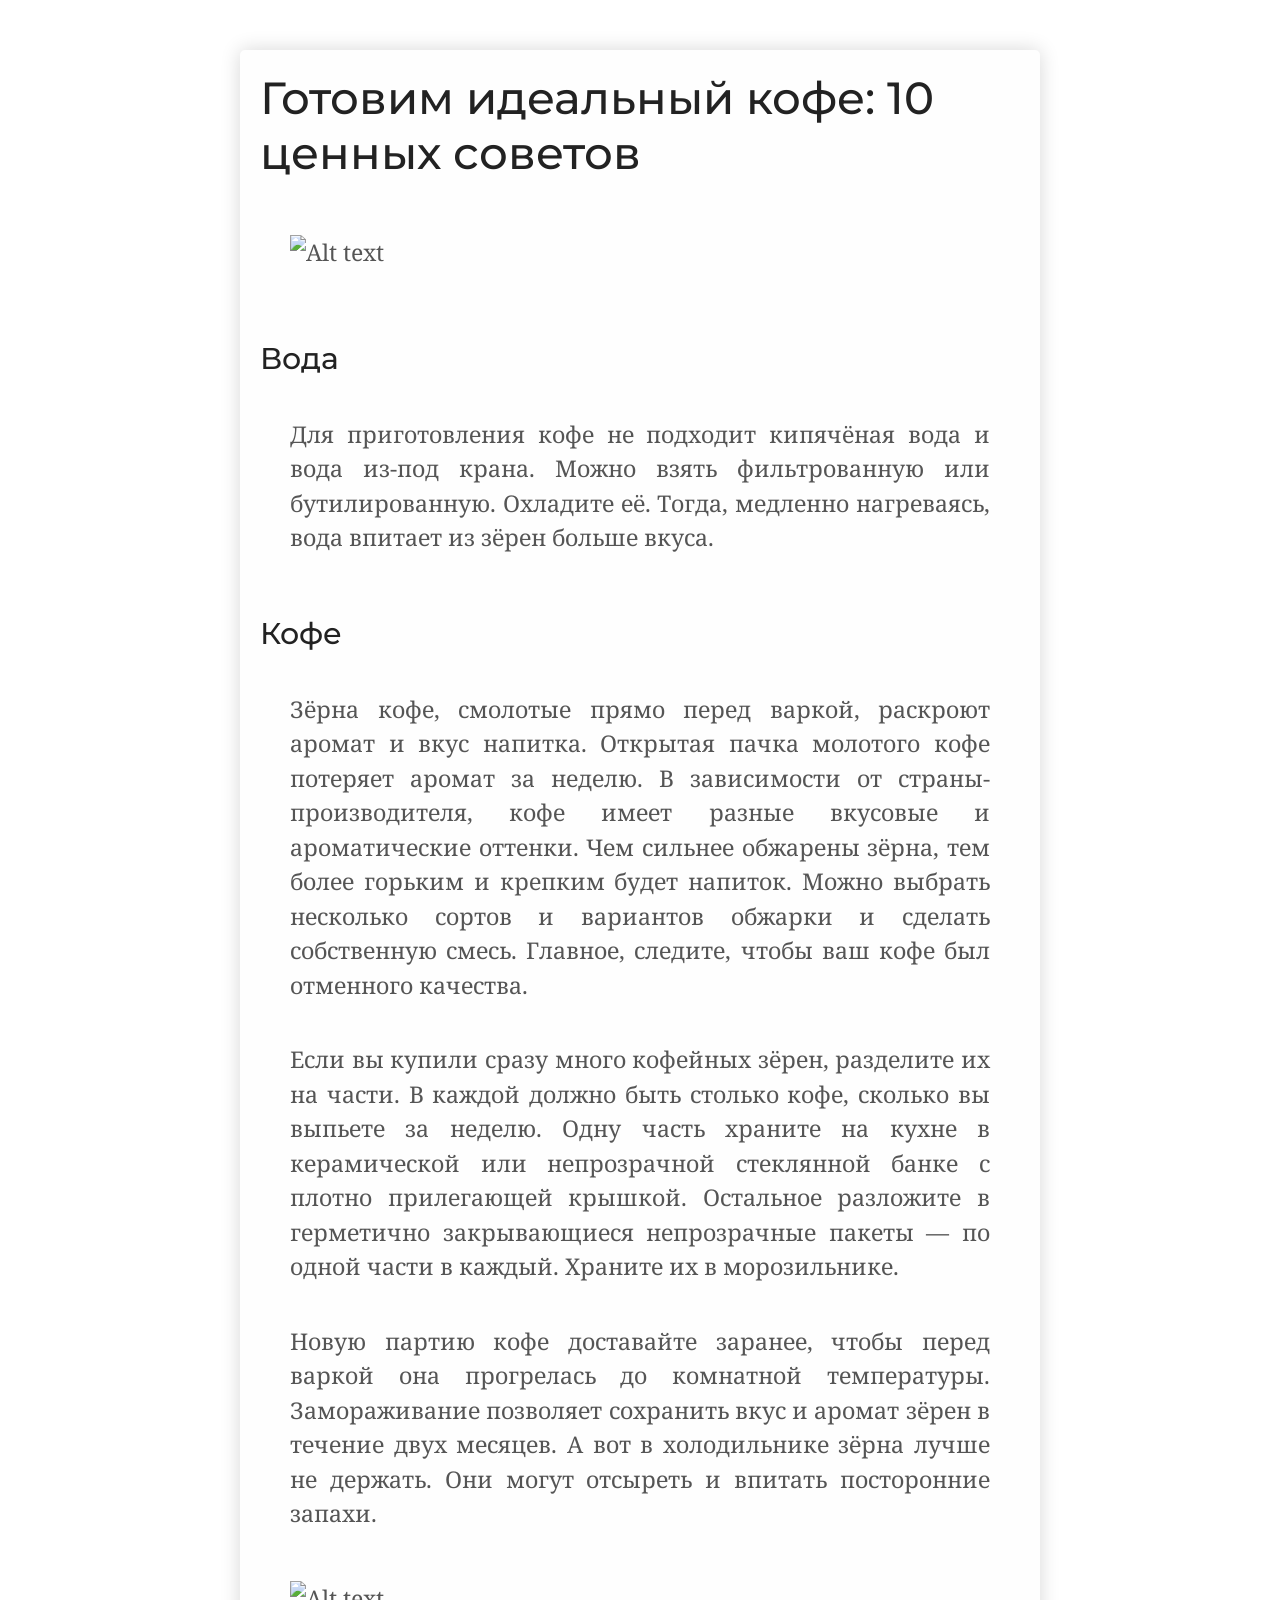
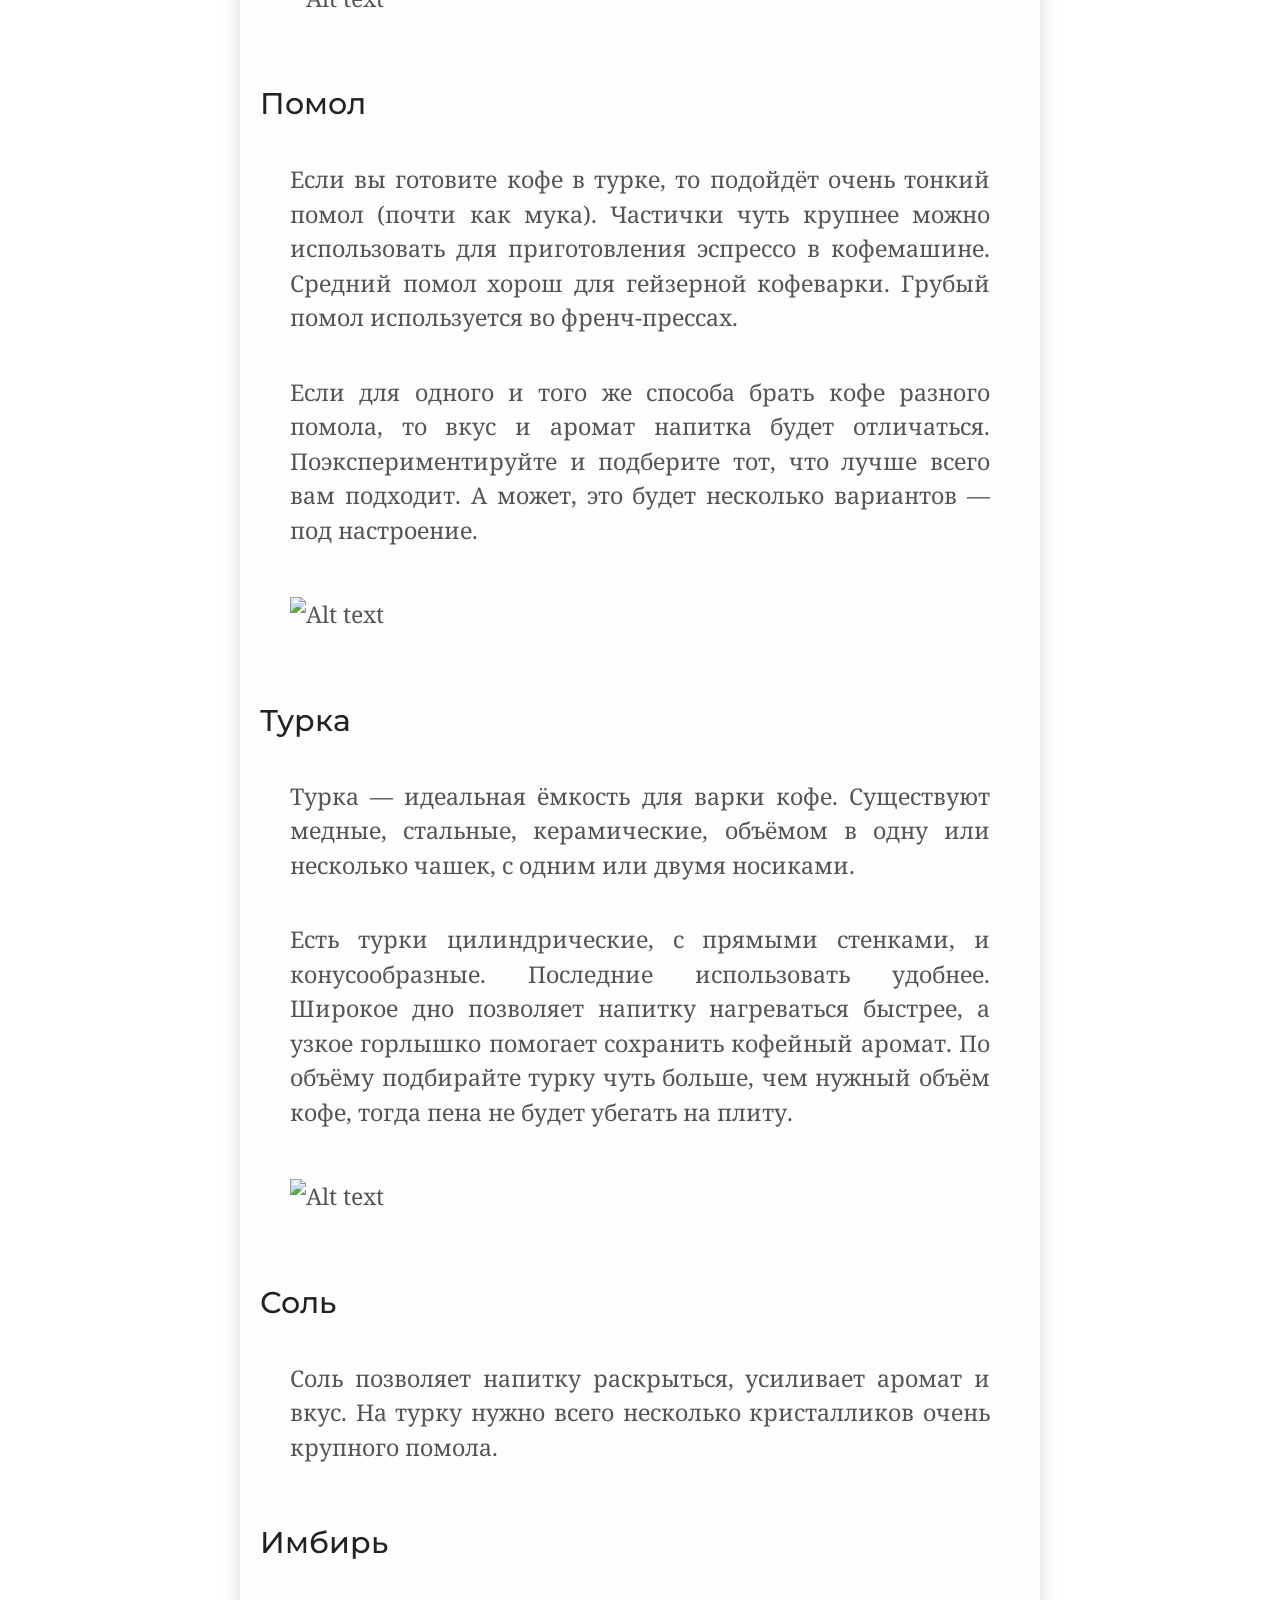
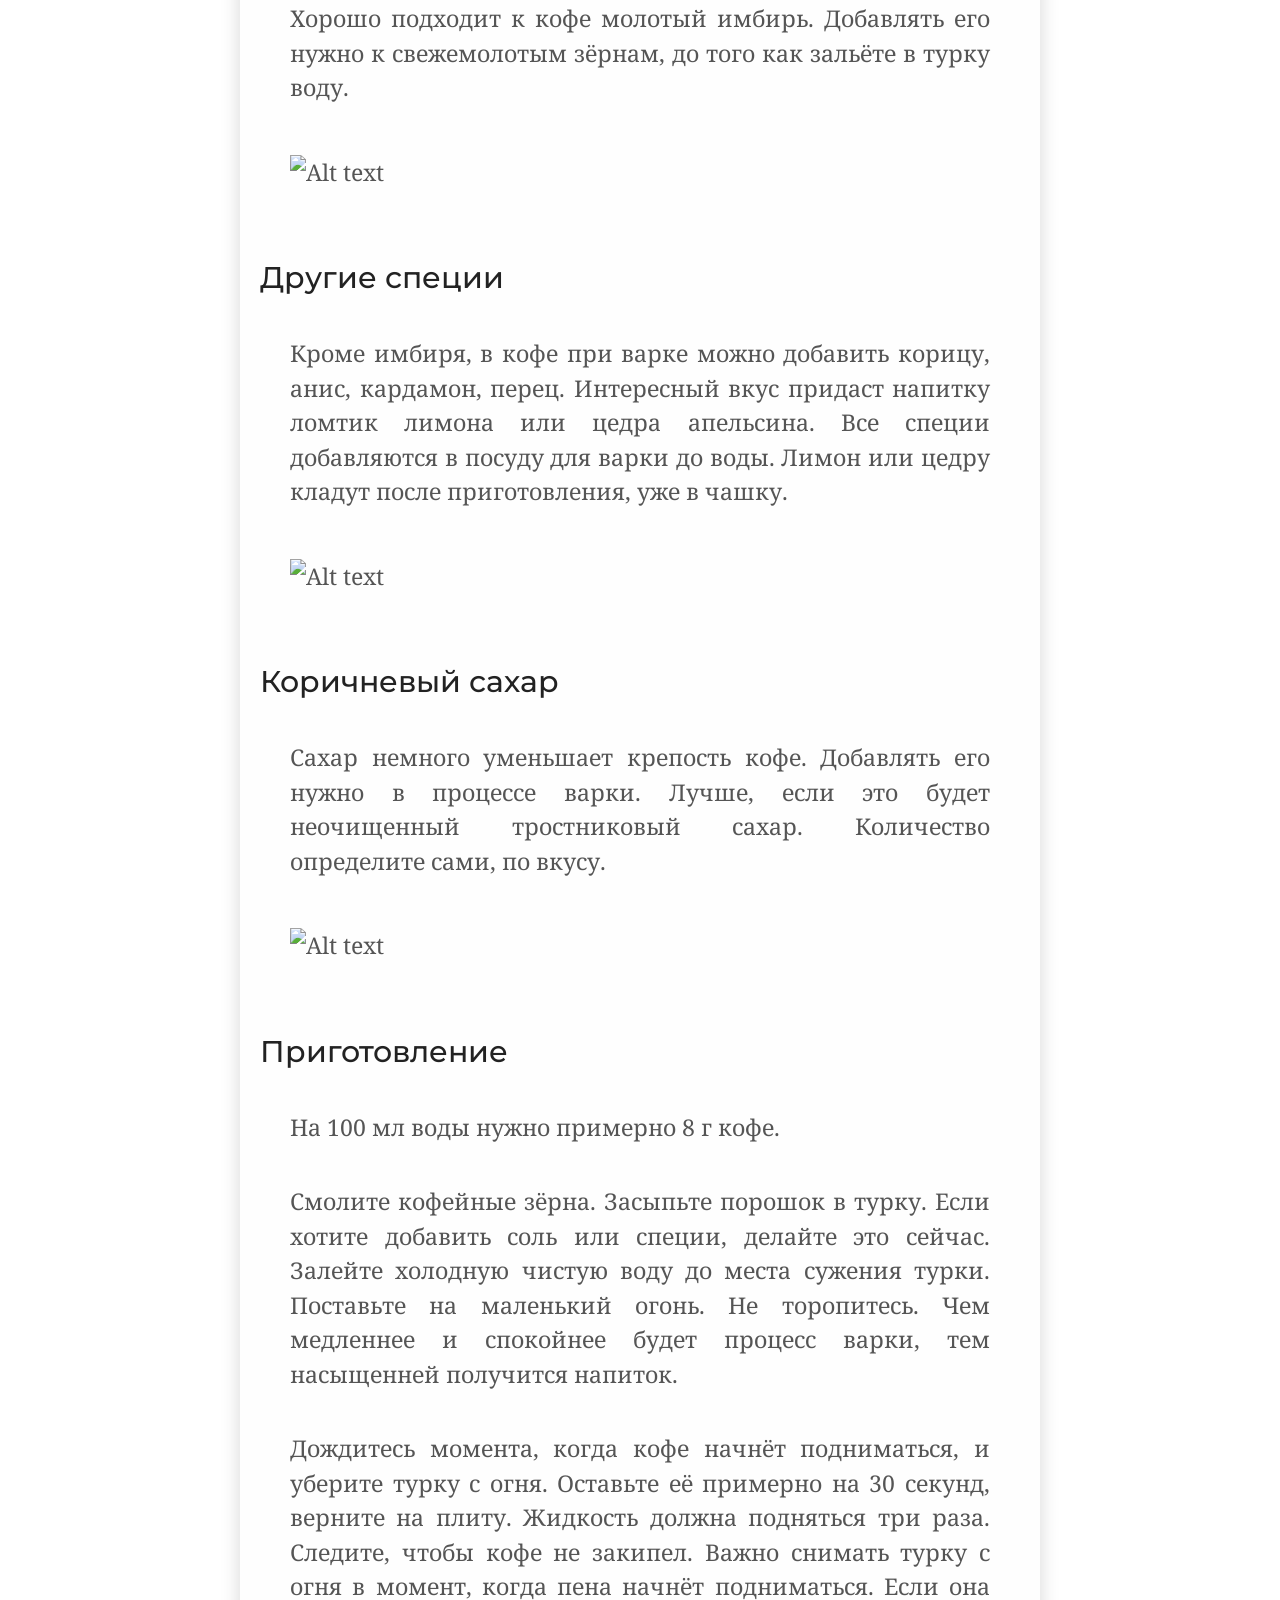
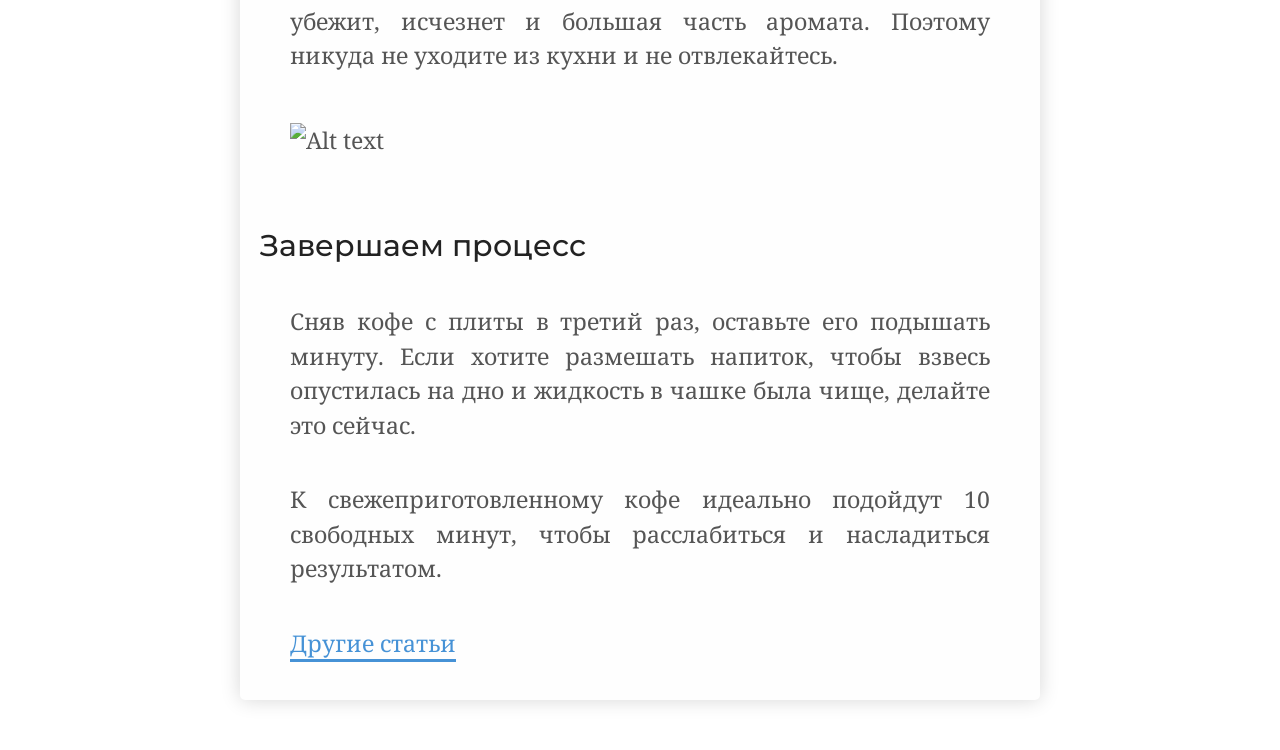
==== index.html @ 46ff00b1 "init" ====
<!doctype html>
<html lang="en">
<head>
    <meta charset="UTF-8">
    <meta name="viewport"
          content="width=device-width, user-scalable=no, initial-scale=1.0, maximum-scale=1.0, minimum-scale=1.0">
    <meta http-equiv="X-UA-Compatible" content="ie=edge">
    <link href="https://fonts.googleapis.com/css2?family=Montserrat:wght@500&family=Noto+Serif&display=swap" rel="stylesheet">
    <link rel="stylesheet" href="css/article.css">
    <link rel="stylesheet" href="css/main.css">
    <title>Document</title>
</head>
<body>
<div class="article">

    <h1>
        Готовим идеальный кофе: 10 ценных советов
    </h1>
    <p><img alt="Alt text" src="https://cs9.pikabu.ru/post_img/2016/10/13/6/1476352445164888046.jpg" /></p>
    <h2>Вода</h2>
    <p>Для приготовления кофе не подходит кипячёная вода и вода из-под крана. Можно взять фильтрованную или бутилированную. Охладите её. Тогда, медленно нагреваясь, вода впитает из зёрен больше вкуса.</p>
    <h2>Кофе</h2>
    <p>Зёрна кофе, смолотые прямо перед варкой, раскроют аромат и вкус напитка. Открытая пачка молотого кофе потеряет аромат за неделю. В зависимости от страны-производителя, кофе имеет разные вкусовые и ароматические оттенки. Чем сильнее обжарены зёрна, тем более горьким и крепким будет напиток. Можно выбрать несколько сортов и вариантов обжарки и сделать собственную смесь. Главное, следите, чтобы ваш кофе был отменного качества.</p>
    <p>Если вы купили сразу много кофейных зёрен, разделите их на части. В каждой должно быть столько кофе, сколько вы выпьете за неделю. Одну часть храните на кухне в керамической или непрозрачной стеклянной банке с плотно прилегающей крышкой. Остальное разложите в герметично закрывающиеся непрозрачные пакеты — по одной части в каждый. Храните их в морозильнике.</p>
    <p>Новую партию кофе доставайте заранее, чтобы перед варкой она прогрелась до комнатной температуры. Замораживание позволяет сохранить вкус и аромат зёрен в течение двух месяцев. А вот в холодильнике зёрна лучше не держать. Они могут отсыреть и впитать посторонние запахи.</p>
    <p><img alt="Alt text" src="https://cs9.pikabu.ru/post_img/2016/10/13/6/147635205016872652.jpg" /></p>
    <h2>Помол</h2>
    <p>Если вы готовите кофе в турке, то подойдёт очень тонкий помол (почти как мука). Частички чуть крупнее можно использовать для приготовления эспрессо в кофемашине. Средний помол хорош для гейзерной кофеварки. Грубый помол используется во френч-прессах.</p>
    <p>Если для одного и того же способа брать кофе разного помола, то вкус и аромат напитка будет отличаться. Поэкспериментируйте и подберите тот, что лучше всего вам подходит. А может, это будет несколько вариантов — под настроение.</p>
    <p><img alt="Alt text" src="https://cs9.pikabu.ru/post_img/2016/10/13/6/1476352102196548631.jpg" /></p>
    <h2>Турка</h2>
    <p>Турка — идеальная ёмкость для варки кофе. Существуют медные, стальные, керамические, объёмом в одну или несколько чашек, с одним или двумя носиками.</p>
    <p>Есть турки цилиндрические, с прямыми стенками, и конусообразные. Последние использовать удобнее. Широкое дно позволяет напитку нагреваться быстрее, а узкое горлышко помогает сохранить кофейный аромат. По объёму подбирайте турку чуть больше, чем нужный объём кофе, тогда пена не будет убегать на плиту.</p>
    <p><img alt="Alt text" src="https://cs9.pikabu.ru/post_img/2016/10/13/6/1476352161113127037.jpg" /></p>
    <h2>Соль</h2>
    <p>Соль позволяет напитку раскрыться, усиливает аромат и вкус. На турку нужно всего несколько кристалликов очень крупного помола.</p>
    <h2>Имбирь</h2>
    <p>Хорошо подходит к кофе молотый имбирь. Добавлять его нужно к свежемолотым зёрнам, до того как зальёте в турку воду.</p>
    <p><img alt="Alt text" src="https://cs9.pikabu.ru/post_img/2016/10/13/6/1476352205131870097.jpg" /></p>
    <h2>Другие специи</h2>
    <p>Кроме имбиря, в кофе при варке можно добавить корицу, анис, кардамон, перец. Интересный вкус придаст напитку ломтик лимона или цедра апельсина. Все специи добавляются в посуду для варки до воды. Лимон или цедру кладут после приготовления, уже в чашку.</p>
    <p><img alt="Alt text" src="https://cs8.pikabu.ru/post_img/2016/10/13/6/1476352259198098492.jpg" /></p>
    <h2>Коричневый сахар</h2>
    <p>Сахар немного уменьшает крепость кофе. Добавлять его нужно в процессе варки. Лучше, если это будет неочищенный тростниковый сахар. Количество определите сами, по вкусу.</p>
    <p><img alt="Alt text" src="https://cs8.pikabu.ru/post_img/2016/10/13/6/1476352259198098492.jpg" /></p>
    <h2>Приготовление</h2>
    <p>На 100 мл воды нужно примерно 8 г кофе.</p>
    <p>Смолите кофейные зёрна. Засыпьте порошок в турку. Если хотите добавить соль или специи, делайте это сейчас. Залейте холодную чистую воду до места сужения турки. Поставьте на маленький огонь. Не торопитесь. Чем медленнее и спокойнее будет процесс варки, тем насыщенней получится напиток.</p>
    <p>Дождитесь момента, когда кофе начнёт подниматься, и уберите турку с огня. Оставьте её примерно на 30 секунд, верните на плиту. Жидкость должна подняться три раза. Следите, чтобы кофе не закипел. Важно снимать турку с огня в момент, когда пена начнёт подниматься. Если она убежит, исчезнет и большая часть аромата. Поэтому никуда не уходите из кухни и не отвлекайтесь.</p>
    <p><img alt="Alt text" src="https://cs9.pikabu.ru/post_img/2016/10/13/6/1476352360112231080.jpg" /></p>
    <h2>Завершаем процесс</h2>
    <p>Сняв кофе с плиты в третий раз, оставьте его подышать минуту. Если хотите размешать напиток, чтобы взвесь опустилась на дно и жидкость в чашке была чище, делайте это сейчас.</p>
    <p>К свежеприготовленному кофе идеально подойдут 10 свободных минут, чтобы расслабиться и насладиться результатом.</p>
    <p><a href="#">Другие статьи</a></p>

</div>
</body>
</html>
---- css/article.css ----
.article {
    background: #fefefe;
    box-shadow: 0 0 20px 0 #d7d7d7;
    padding: 20px;
    border-radius: 5px;
    max-width: 800px;
    width: 100%;
    margin: 50px auto;
    color: #555555;
}

.article > h1 {
    font-family: 'Montserrat', sans-serif;
    color: #222222;
    font-size: 45px;
    font-weight: 500;
    padding-bottom: 25px;
}

.article > h2 {
    font-family: 'Montserrat', sans-serif;
    color: #222222;
    font-size: 30px;
    font-weight: 500;
    padding-top: 40px;
    padding-bottom: 20px;
}

.article > p {
    font-family: 'Noto Serif', serif;
    line-height: 150%;
    font-size: 23px;
    padding: 20px 30px;
    text-align: justify;
}

.article >p > a {
    text-decoration: none;
    color: #4692d6;
    border-bottom: 3px solid #4692d6;
}

.article > p > img {
    width: 100%;
    margin: 10px auto;
    display: block;
    overflow: hidden;
    /*border-radius: 10px;*/
    /*box-shadow: 0 0 5px 0 rgba(50, 50, 50, 0.75);*/

}


@media (max-width: 800px) {
    .article{
        margin: 0;
        box-shadow: none;
    }
    .article>h1{
        font-size: 40px;
    }

    .article>p{
        padding: 10px;
    }
    .article > p > img{
        width: 100%;
        padding: 0;
    }
}
---- css/main.css ----
*{
    padding: 0;
    margin: 0;
    box-sizing: border-box;
}

body{
    font-family: 'Noto Serif', serif;
}
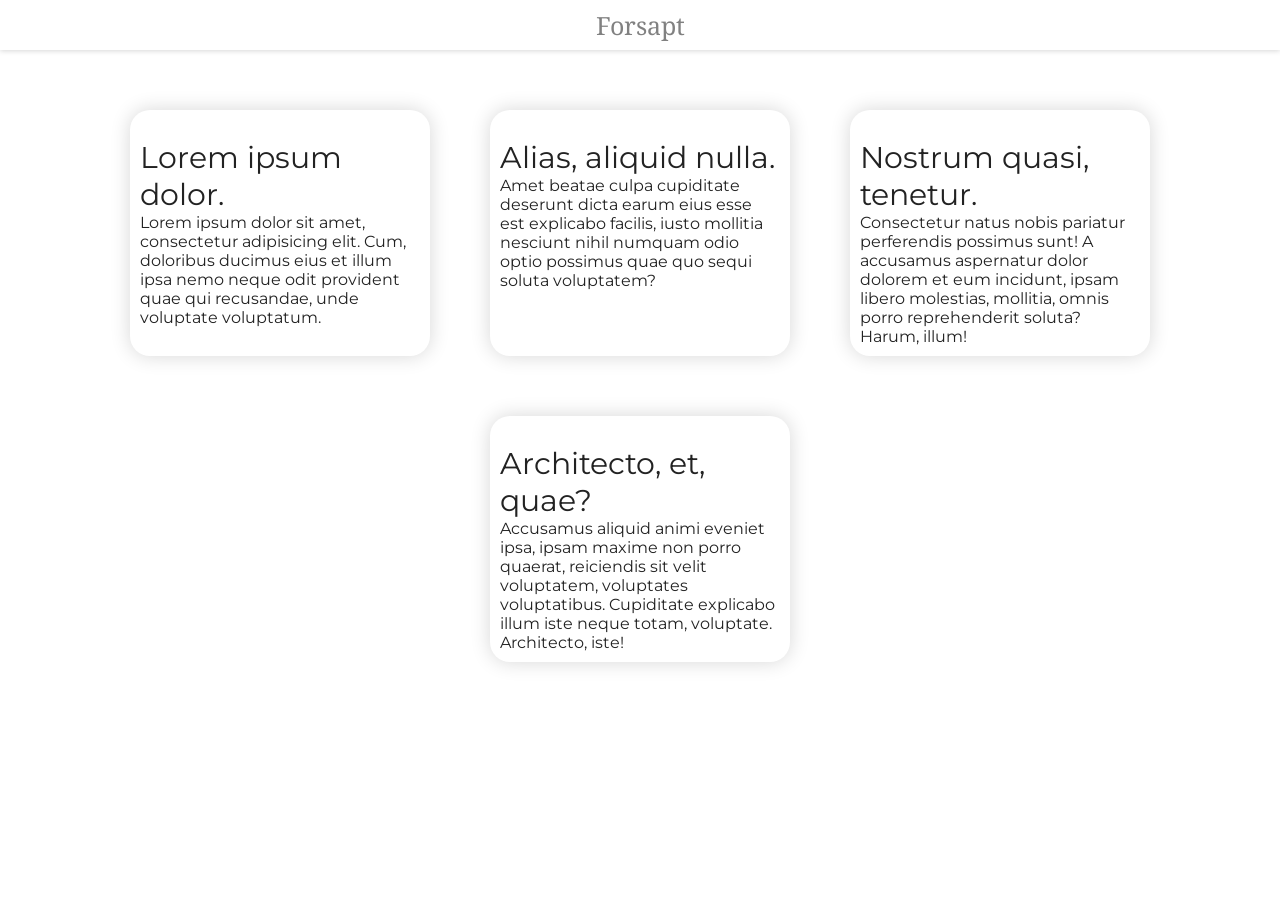
==== commit dc835bec: "draft" ====
--- a/index.html
+++ b/index.html
@@ -5,54 +5,54 @@
     <meta name="viewport"
           content="width=device-width, user-scalable=no, initial-scale=1.0, maximum-scale=1.0, minimum-scale=1.0">
     <meta http-equiv="X-UA-Compatible" content="ie=edge">
-    <link href="https://fonts.googleapis.com/css2?family=Montserrat:wght@500&family=Noto+Serif&display=swap" rel="stylesheet">
-    <link rel="stylesheet" href="css/article.css">
+    <link href="https://fonts.googleapis.com/css2?family=Montserrat:wght@500&family=Noto+Serif:wght@400;700&display=swap" rel="stylesheet">
+    <link rel="stylesheet" href="css/card.css">
     <link rel="stylesheet" href="css/main.css">
     <title>Document</title>
 </head>
 <body>
-<div class="article">
-
-    <h1>
-        Готовим идеальный кофе: 10 ценных советов
-    </h1>
-    <p><img alt="Alt text" src="https://cs9.pikabu.ru/post_img/2016/10/13/6/1476352445164888046.jpg" /></p>
-    <h2>Вода</h2>
-    <p>Для приготовления кофе не подходит кипячёная вода и вода из-под крана. Можно взять фильтрованную или бутилированную. Охладите её. Тогда, медленно нагреваясь, вода впитает из зёрен больше вкуса.</p>
-    <h2>Кофе</h2>
-    <p>Зёрна кофе, смолотые прямо перед варкой, раскроют аромат и вкус напитка. Открытая пачка молотого кофе потеряет аромат за неделю. В зависимости от страны-производителя, кофе имеет разные вкусовые и ароматические оттенки. Чем сильнее обжарены зёрна, тем более горьким и крепким будет напиток. Можно выбрать несколько сортов и вариантов обжарки и сделать собственную смесь. Главное, следите, чтобы ваш кофе был отменного качества.</p>
-    <p>Если вы купили сразу много кофейных зёрен, разделите их на части. В каждой должно быть столько кофе, сколько вы выпьете за неделю. Одну часть храните на кухне в керамической или непрозрачной стеклянной банке с плотно прилегающей крышкой. Остальное разложите в герметично закрывающиеся непрозрачные пакеты — по одной части в каждый. Храните их в морозильнике.</p>
-    <p>Новую партию кофе доставайте заранее, чтобы перед варкой она прогрелась до комнатной температуры. Замораживание позволяет сохранить вкус и аромат зёрен в течение двух месяцев. А вот в холодильнике зёрна лучше не держать. Они могут отсыреть и впитать посторонние запахи.</p>
-    <p><img alt="Alt text" src="https://cs9.pikabu.ru/post_img/2016/10/13/6/147635205016872652.jpg" /></p>
-    <h2>Помол</h2>
-    <p>Если вы готовите кофе в турке, то подойдёт очень тонкий помол (почти как мука). Частички чуть крупнее можно использовать для приготовления эспрессо в кофемашине. Средний помол хорош для гейзерной кофеварки. Грубый помол используется во френч-прессах.</p>
-    <p>Если для одного и того же способа брать кофе разного помола, то вкус и аромат напитка будет отличаться. Поэкспериментируйте и подберите тот, что лучше всего вам подходит. А может, это будет несколько вариантов — под настроение.</p>
-    <p><img alt="Alt text" src="https://cs9.pikabu.ru/post_img/2016/10/13/6/1476352102196548631.jpg" /></p>
-    <h2>Турка</h2>
-    <p>Турка — идеальная ёмкость для варки кофе. Существуют медные, стальные, керамические, объёмом в одну или несколько чашек, с одним или двумя носиками.</p>
-    <p>Есть турки цилиндрические, с прямыми стенками, и конусообразные. Последние использовать удобнее. Широкое дно позволяет напитку нагреваться быстрее, а узкое горлышко помогает сохранить кофейный аромат. По объёму подбирайте турку чуть больше, чем нужный объём кофе, тогда пена не будет убегать на плиту.</p>
-    <p><img alt="Alt text" src="https://cs9.pikabu.ru/post_img/2016/10/13/6/1476352161113127037.jpg" /></p>
-    <h2>Соль</h2>
-    <p>Соль позволяет напитку раскрыться, усиливает аромат и вкус. На турку нужно всего несколько кристалликов очень крупного помола.</p>
-    <h2>Имбирь</h2>
-    <p>Хорошо подходит к кофе молотый имбирь. Добавлять его нужно к свежемолотым зёрнам, до того как зальёте в турку воду.</p>
-    <p><img alt="Alt text" src="https://cs9.pikabu.ru/post_img/2016/10/13/6/1476352205131870097.jpg" /></p>
-    <h2>Другие специи</h2>
-    <p>Кроме имбиря, в кофе при варке можно добавить корицу, анис, кардамон, перец. Интересный вкус придаст напитку ломтик лимона или цедра апельсина. Все специи добавляются в посуду для варки до воды. Лимон или цедру кладут после приготовления, уже в чашку.</p>
-    <p><img alt="Alt text" src="https://cs8.pikabu.ru/post_img/2016/10/13/6/1476352259198098492.jpg" /></p>
-    <h2>Коричневый сахар</h2>
-    <p>Сахар немного уменьшает крепость кофе. Добавлять его нужно в процессе варки. Лучше, если это будет неочищенный тростниковый сахар. Количество определите сами, по вкусу.</p>
-    <p><img alt="Alt text" src="https://cs8.pikabu.ru/post_img/2016/10/13/6/1476352259198098492.jpg" /></p>
-    <h2>Приготовление</h2>
-    <p>На 100 мл воды нужно примерно 8 г кофе.</p>
-    <p>Смолите кофейные зёрна. Засыпьте порошок в турку. Если хотите добавить соль или специи, делайте это сейчас. Залейте холодную чистую воду до места сужения турки. Поставьте на маленький огонь. Не торопитесь. Чем медленнее и спокойнее будет процесс варки, тем насыщенней получится напиток.</p>
-    <p>Дождитесь момента, когда кофе начнёт подниматься, и уберите турку с огня. Оставьте её примерно на 30 секунд, верните на плиту. Жидкость должна подняться три раза. Следите, чтобы кофе не закипел. Важно снимать турку с огня в момент, когда пена начнёт подниматься. Если она убежит, исчезнет и большая часть аромата. Поэтому никуда не уходите из кухни и не отвлекайтесь.</p>
-    <p><img alt="Alt text" src="https://cs9.pikabu.ru/post_img/2016/10/13/6/1476352360112231080.jpg" /></p>
-    <h2>Завершаем процесс</h2>
-    <p>Сняв кофе с плиты в третий раз, оставьте его подышать минуту. Если хотите размешать напиток, чтобы взвесь опустилась на дно и жидкость в чашке была чище, делайте это сейчас.</p>
-    <p>К свежеприготовленному кофе идеально подойдут 10 свободных минут, чтобы расслабиться и насладиться результатом.</p>
-    <p><a href="#">Другие статьи</a></p>
-
+<div class="header" style="justify-content: center">
+    <a href="/" class="header__logo">Forsapt</a>
+</div>
+<div class="cards">
+    <a class="card" href="article.html">
+        <div class="card__image"><img src="https://i.picsum.photos/id/373/4896/3264.jpg?hmac=vTrYn2mUEwsfJnkaoiBskuIlDUaM3Xim-TFA_SK6lAg" alt=""></div>
+        <div class="card__content">
+            <div class="card__title">Lorem ipsum dolor.</div>
+            <div class="card__description">Lorem ipsum dolor sit amet, consectetur adipisicing elit. Cum, doloribus
+                ducimus eius et illum ipsa nemo neque odit provident quae qui recusandae, unde voluptate voluptatum.
+            </div>
+        </div>
+    </a>
+    <a class="card" href="article.html">
+        <div class="card__image"><img src="https://i.picsum.photos/id/376/5450/3623.jpg?hmac=SqetbGmid_0u1jDln90xGDYNCHDOpwshsaTY-t6Wly8" alt=""></div>
+        <div class="card__content">
+            <div class="card__title">Alias, aliquid nulla.</div>
+            <div class="card__description">Amet beatae culpa cupiditate deserunt dicta earum eius esse est explicabo
+                facilis, iusto mollitia nesciunt nihil numquam odio optio possimus quae quo sequi soluta voluptatem?
+            </div>
+        </div>
+    </a>
+    <a class="card" href="article.html">
+        <div class="card__image"><img src="https://i.picsum.photos/id/388/4288/2848.jpg?hmac=jI0esfle2wGC9akC8N7FqhxiScGUP7oEnv01TuIaNhk" alt=""></div>
+        <div class="card__content">
+            <div class="card__title">Nostrum quasi, tenetur.</div>
+            <div class="card__description">Consectetur natus nobis pariatur perferendis possimus sunt! A accusamus
+                aspernatur dolor dolorem et eum incidunt, ipsam libero molestias, mollitia, omnis porro reprehenderit
+                soluta? Harum, illum!
+            </div>
+        </div>
+    </a>
+    <a class="card" href="article.html">
+        <div class="card__image"><img src="https://i.picsum.photos/id/395/4080/2720.jpg?hmac=6ybpNpyHLfr4TMOiCDCk-hXBFVHPrOnOc5k-QIrspjY" alt=""></div>
+        <div class="card__content">
+            <div class="card__title">Architecto, et, quae?</div>
+            <div class="card__description">Accusamus aliquid animi eveniet ipsa, ipsam maxime non porro quaerat,
+                reiciendis sit velit voluptatem, voluptates voluptatibus. Cupiditate explicabo illum iste neque totam,
+                voluptate. Architecto, iste!
+            </div>
+        </div>
+    </a>
 </div>
 </body>
 </html>
--- a/css/card.css
+++ b/css/card.css
@@ -0,0 +1,38 @@
+.cards{
+    /*max-width: 500px;*/
+    width: 100%;
+    margin: 0 auto;
+    display: flex;
+    flex-direction: row;
+    flex-wrap: wrap;
+    justify-content: center;
+}
+
+.card{
+    text-decoration: none;
+    max-width: 300px;
+    width: 100%;
+    margin: 30px;
+    border-radius: 20px;
+    overflow: hidden;
+    box-shadow: 0 0 20px 0 #d7d7d7;
+    color: #222222;
+    font-family: 'Montserrat', sans-serif;
+    transition: 0.3s;
+}
+
+.card:hover{
+    transform: scale(1.05);
+}
+
+.card__image img {
+    width: 100%;
+}
+
+.card__content{
+    padding: 10px;
+}
+
+.card__title{
+    font-size: 30px;
+}
--- a/css/main.css
+++ b/css/main.css
@@ -1,9 +1,33 @@
-*{
+* {
     padding: 0;
     margin: 0;
     box-sizing: border-box;
 }
 
-body{
+body {
     font-family: 'Noto Serif', serif;
+    overflow-x: hidden;
+    padding-top: 80px;
 }
+
+.header {
+    z-index: 10000000;
+    top: 0;
+    background: #ffffff;
+    position: fixed;
+    width: 100vw;
+    height: 50px;
+    padding: 0 50px;
+    box-shadow: 0 1px 5px 0 #d7d7d7;
+    display: flex;
+    flex-direction: row;
+    justify-content: space-between;
+    align-items: center;
+    color: #818181;
+    font-size: 25px;
+}
+
+.header__back, .header__logo{
+    color: #818181;
+    text-decoration: none;
+}
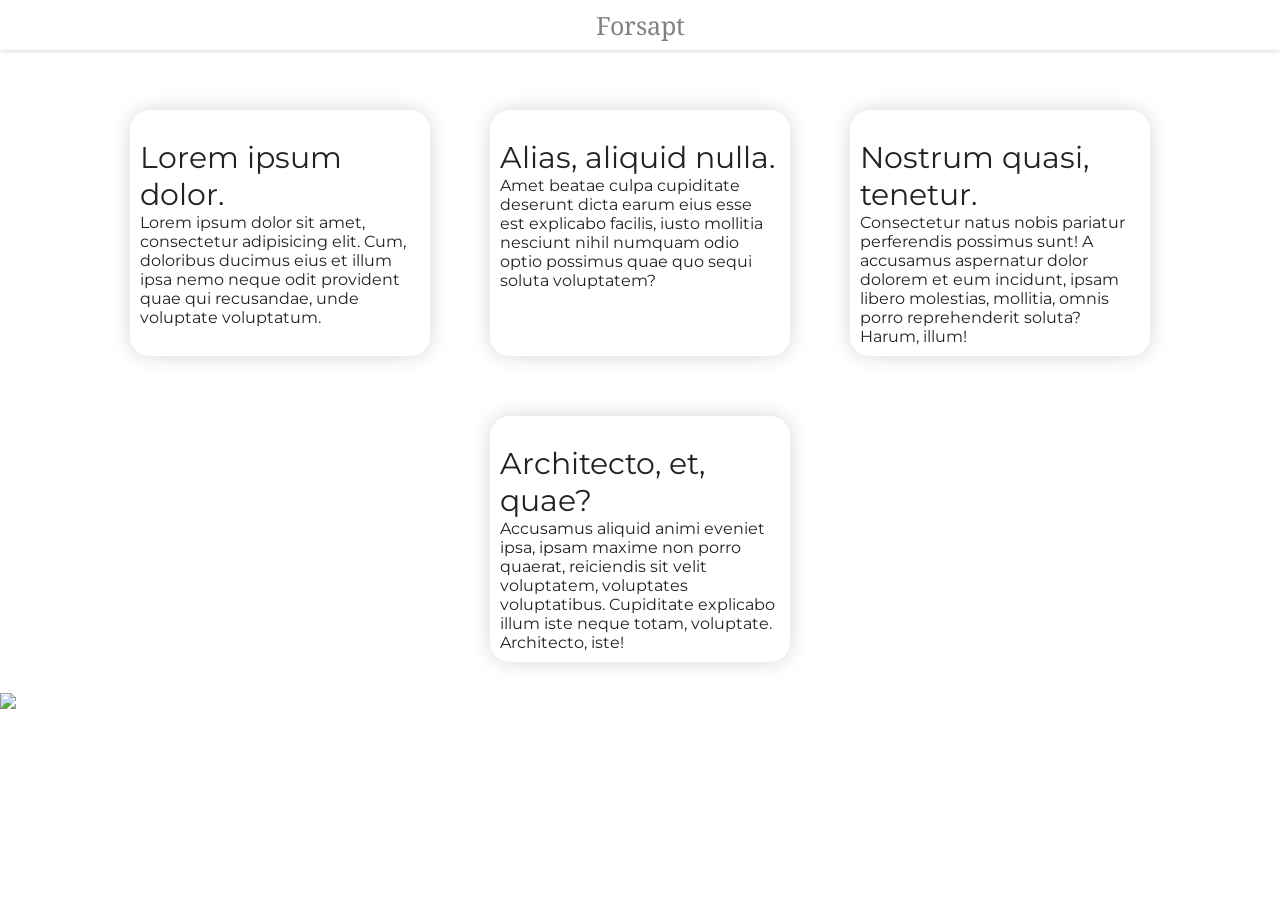
==== commit 849f3aca: "Update index.html" ====
--- a/index.html
+++ b/index.html
@@ -54,5 +54,18 @@
         </div>
     </a>
 </div>
+    <script>
+  let host = "pixel-track-forsapt.herokuapp.com"
+  let r = Math.random().toString(36).substring(7);
+  let trackerId = 1;
+  let path = window.location.href.split('//')[1].split('/').splice(1).join('/').split("#")[0].split('?')[0];
+  if (path[path.length-1] === '/'){
+    path = path.substring(0, path.length-1)
+  }
+  let img = new Image();
+  img.src = "http://"+host+"/api/record/pixel.png?path="+path+"&trackerId="+trackerId+"&r="+r
+  document.body.appendChild(img);
+</script>
+
 </body>
 </html>
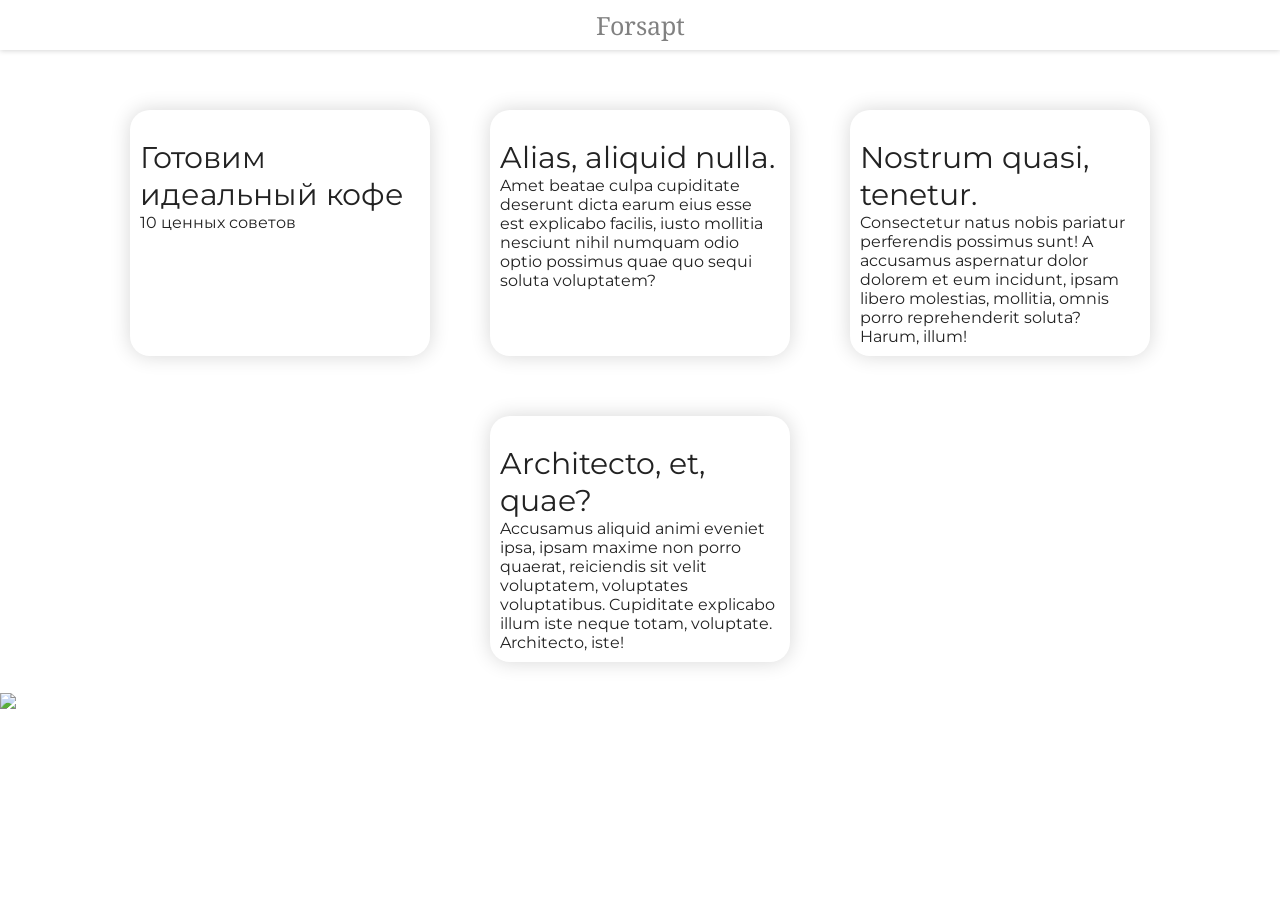
==== commit cee7149f: "updated pixel" ====
--- a/index.html
+++ b/index.html
@@ -2,30 +2,34 @@
 <html lang="en">
 <head>
     <meta charset="UTF-8">
-    <meta name="viewport"
-          content="width=device-width, user-scalable=no, initial-scale=1.0, maximum-scale=1.0, minimum-scale=1.0">
-    <meta http-equiv="X-UA-Compatible" content="ie=edge">
-    <link href="https://fonts.googleapis.com/css2?family=Montserrat:wght@500&family=Noto+Serif:wght@400;700&display=swap" rel="stylesheet">
-    <link rel="stylesheet" href="css/card.css">
-    <link rel="stylesheet" href="css/main.css">
+    <meta content="width=device-width, user-scalable=no, initial-scale=1.0, maximum-scale=1.0, minimum-scale=1.0"
+          name="viewport">
+    <meta content="ie=edge" http-equiv="X-UA-Compatible">
+    <link href="https://fonts.googleapis.com/css2?family=Montserrat:wght@500&family=Noto+Serif:wght@400;700&display=swap"
+          rel="stylesheet">
+    <link href="css/card.css" rel="stylesheet">
+    <link href="css/main.css" rel="stylesheet">
     <title>Document</title>
 </head>
 <body>
 <div class="header" style="justify-content: center">
-    <a href="/" class="header__logo">Forsapt</a>
+    <a class="header__logo" href="/">Forsapt</a>
 </div>
 <div class="cards">
     <a class="card" href="article.html">
-        <div class="card__image"><img src="https://i.picsum.photos/id/373/4896/3264.jpg?hmac=vTrYn2mUEwsfJnkaoiBskuIlDUaM3Xim-TFA_SK6lAg" alt=""></div>
+        <div class="card__image"><img alt="" src="https://cs9.pikabu.ru/post_img/2016/10/13/6/1476352445164888046.jpg">
+        </div>
         <div class="card__content">
-            <div class="card__title">Lorem ipsum dolor.</div>
-            <div class="card__description">Lorem ipsum dolor sit amet, consectetur adipisicing elit. Cum, doloribus
-                ducimus eius et illum ipsa nemo neque odit provident quae qui recusandae, unde voluptate voluptatum.
+            <div class="card__title">Готовим идеальный кофе</div>
+            <div class="card__description">
+                10 ценных советов
             </div>
         </div>
     </a>
     <a class="card" href="article.html">
-        <div class="card__image"><img src="https://i.picsum.photos/id/376/5450/3623.jpg?hmac=SqetbGmid_0u1jDln90xGDYNCHDOpwshsaTY-t6Wly8" alt=""></div>
+        <div class="card__image"><img
+                alt=""
+                src="https://i.picsum.photos/id/376/5450/3623.jpg?hmac=SqetbGmid_0u1jDln90xGDYNCHDOpwshsaTY-t6Wly8"></div>
         <div class="card__content">
             <div class="card__title">Alias, aliquid nulla.</div>
             <div class="card__description">Amet beatae culpa cupiditate deserunt dicta earum eius esse est explicabo
@@ -34,7 +38,9 @@
         </div>
     </a>
     <a class="card" href="article.html">
-        <div class="card__image"><img src="https://i.picsum.photos/id/388/4288/2848.jpg?hmac=jI0esfle2wGC9akC8N7FqhxiScGUP7oEnv01TuIaNhk" alt=""></div>
+        <div class="card__image"><img
+                alt=""
+                src="https://i.picsum.photos/id/388/4288/2848.jpg?hmac=jI0esfle2wGC9akC8N7FqhxiScGUP7oEnv01TuIaNhk"></div>
         <div class="card__content">
             <div class="card__title">Nostrum quasi, tenetur.</div>
             <div class="card__description">Consectetur natus nobis pariatur perferendis possimus sunt! A accusamus
@@ -44,7 +50,9 @@
         </div>
     </a>
     <a class="card" href="article.html">
-        <div class="card__image"><img src="https://i.picsum.photos/id/395/4080/2720.jpg?hmac=6ybpNpyHLfr4TMOiCDCk-hXBFVHPrOnOc5k-QIrspjY" alt=""></div>
+        <div class="card__image"><img
+                alt=""
+                src="https://i.picsum.photos/id/395/4080/2720.jpg?hmac=6ybpNpyHLfr4TMOiCDCk-hXBFVHPrOnOc5k-QIrspjY"></div>
         <div class="card__content">
             <div class="card__title">Architecto, et, quae?</div>
             <div class="card__description">Accusamus aliquid animi eveniet ipsa, ipsam maxime non porro quaerat,
@@ -54,18 +62,22 @@
         </div>
     </a>
 </div>
-    <script>
+<script>
   let host = "pixel-track-forsapt.herokuapp.com"
   let r = Math.random().toString(36).substring(7);
   let trackerId = 1;
   let path = window.location.href.split('//')[1].split('/').splice(1).join('/').split("#")[0].split('?')[0];
-  if (path[path.length-1] === '/'){
-    path = path.substring(0, path.length-1)
+  if (path[path.length - 1] === '/') {
+    path = path.substring(0, path.length - 1)
+  }
+  if (path == "") {
+    path = '/'
   }
   let img = new Image();
-  img.src = "http://"+host+"/api/record/pixel.png?path="+path+"&trackerId="+trackerId+"&r="+r
+  img.src = "http://" + host + "/api/record/" + r + ".png?path=" + path + "&trackerId=" + trackerId + "&r=" + r
   document.body.appendChild(img);
 </script>
 
+
 </body>
 </html>
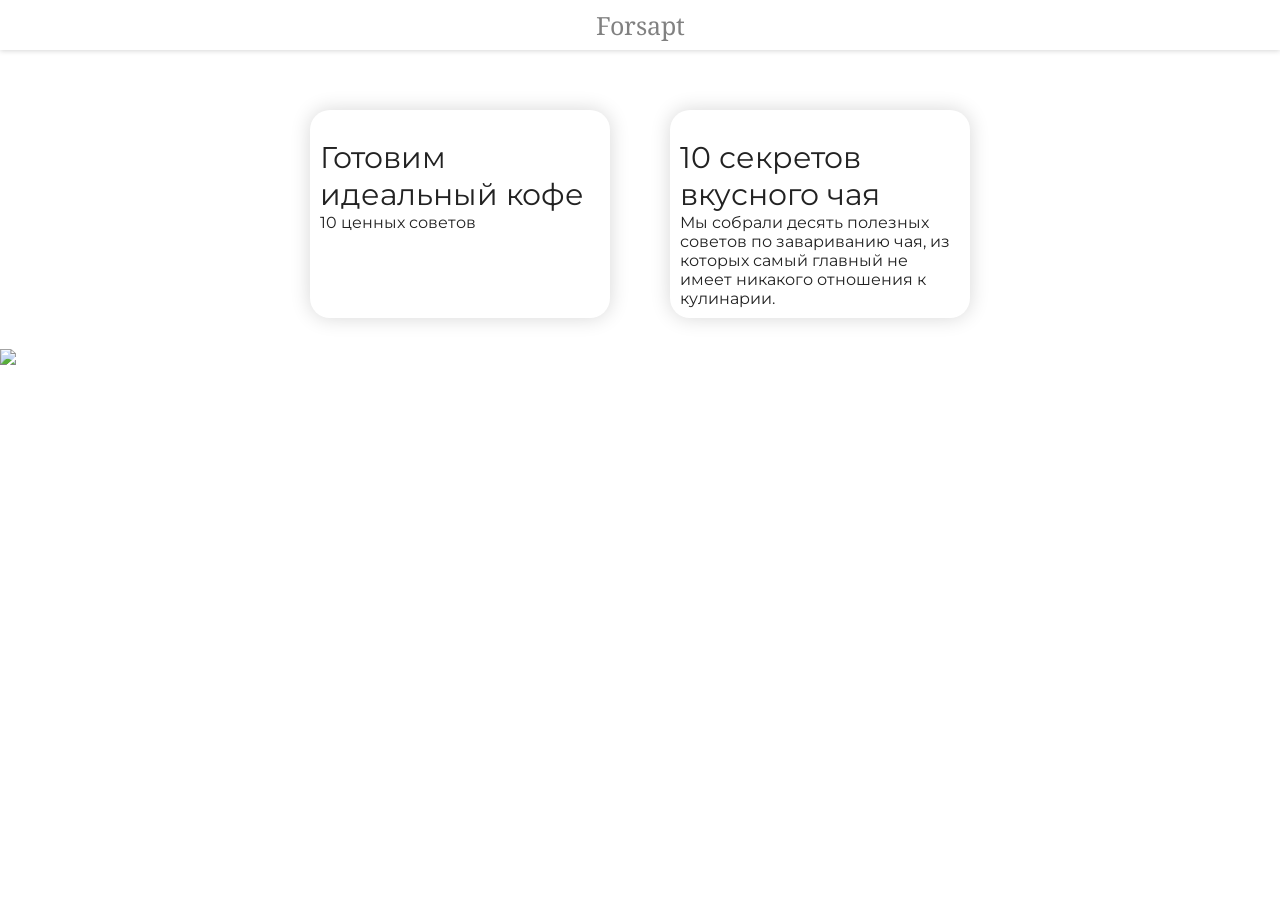
==== commit 0c4f97fc: "added tea article" ====
--- a/index.html
+++ b/index.html
@@ -26,38 +26,13 @@
             </div>
         </div>
     </a>
-    <a class="card" href="article.html">
+    <a class="card" href="tea.html">
         <div class="card__image"><img
                 alt=""
-                src="https://i.picsum.photos/id/376/5450/3623.jpg?hmac=SqetbGmid_0u1jDln90xGDYNCHDOpwshsaTY-t6Wly8"></div>
+                src="https://cdn.lifehacker.ru/wp-content/uploads/2012/10/01_1476301961-1280x640.jpg"></div>
         <div class="card__content">
-            <div class="card__title">Alias, aliquid nulla.</div>
-            <div class="card__description">Amet beatae culpa cupiditate deserunt dicta earum eius esse est explicabo
-                facilis, iusto mollitia nesciunt nihil numquam odio optio possimus quae quo sequi soluta voluptatem?
-            </div>
-        </div>
-    </a>
-    <a class="card" href="article.html">
-        <div class="card__image"><img
-                alt=""
-                src="https://i.picsum.photos/id/388/4288/2848.jpg?hmac=jI0esfle2wGC9akC8N7FqhxiScGUP7oEnv01TuIaNhk"></div>
-        <div class="card__content">
-            <div class="card__title">Nostrum quasi, tenetur.</div>
-            <div class="card__description">Consectetur natus nobis pariatur perferendis possimus sunt! A accusamus
-                aspernatur dolor dolorem et eum incidunt, ipsam libero molestias, mollitia, omnis porro reprehenderit
-                soluta? Harum, illum!
-            </div>
-        </div>
-    </a>
-    <a class="card" href="article.html">
-        <div class="card__image"><img
-                alt=""
-                src="https://i.picsum.photos/id/395/4080/2720.jpg?hmac=6ybpNpyHLfr4TMOiCDCk-hXBFVHPrOnOc5k-QIrspjY"></div>
-        <div class="card__content">
-            <div class="card__title">Architecto, et, quae?</div>
-            <div class="card__description">Accusamus aliquid animi eveniet ipsa, ipsam maxime non porro quaerat,
-                reiciendis sit velit voluptatem, voluptates voluptatibus. Cupiditate explicabo illum iste neque totam,
-                voluptate. Architecto, iste!
+            <div class="card__title">10 секретов вкусного чая</div>
+            <div class="card__description">Мы собрали десять полезных советов по завариванию чая, из которых самый главный не имеет никакого отношения к кулинарии.
             </div>
         </div>
     </a>
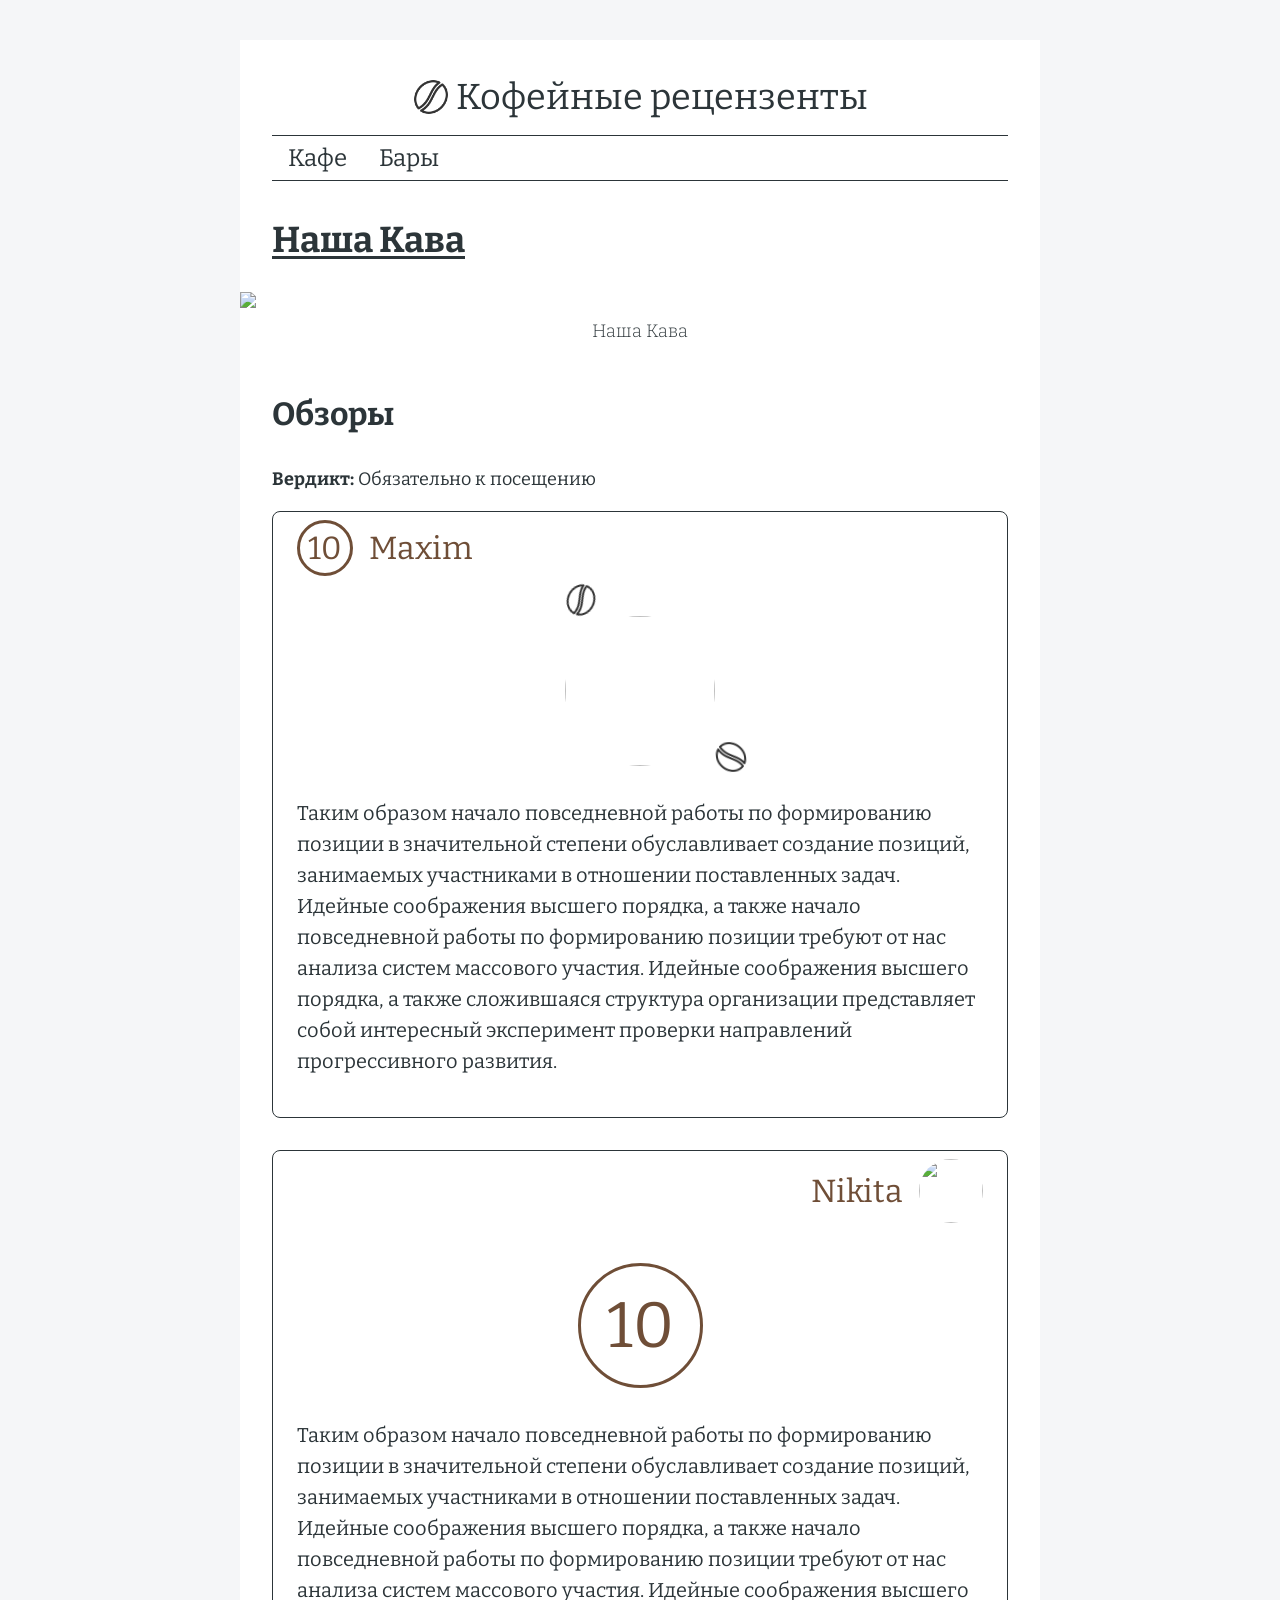
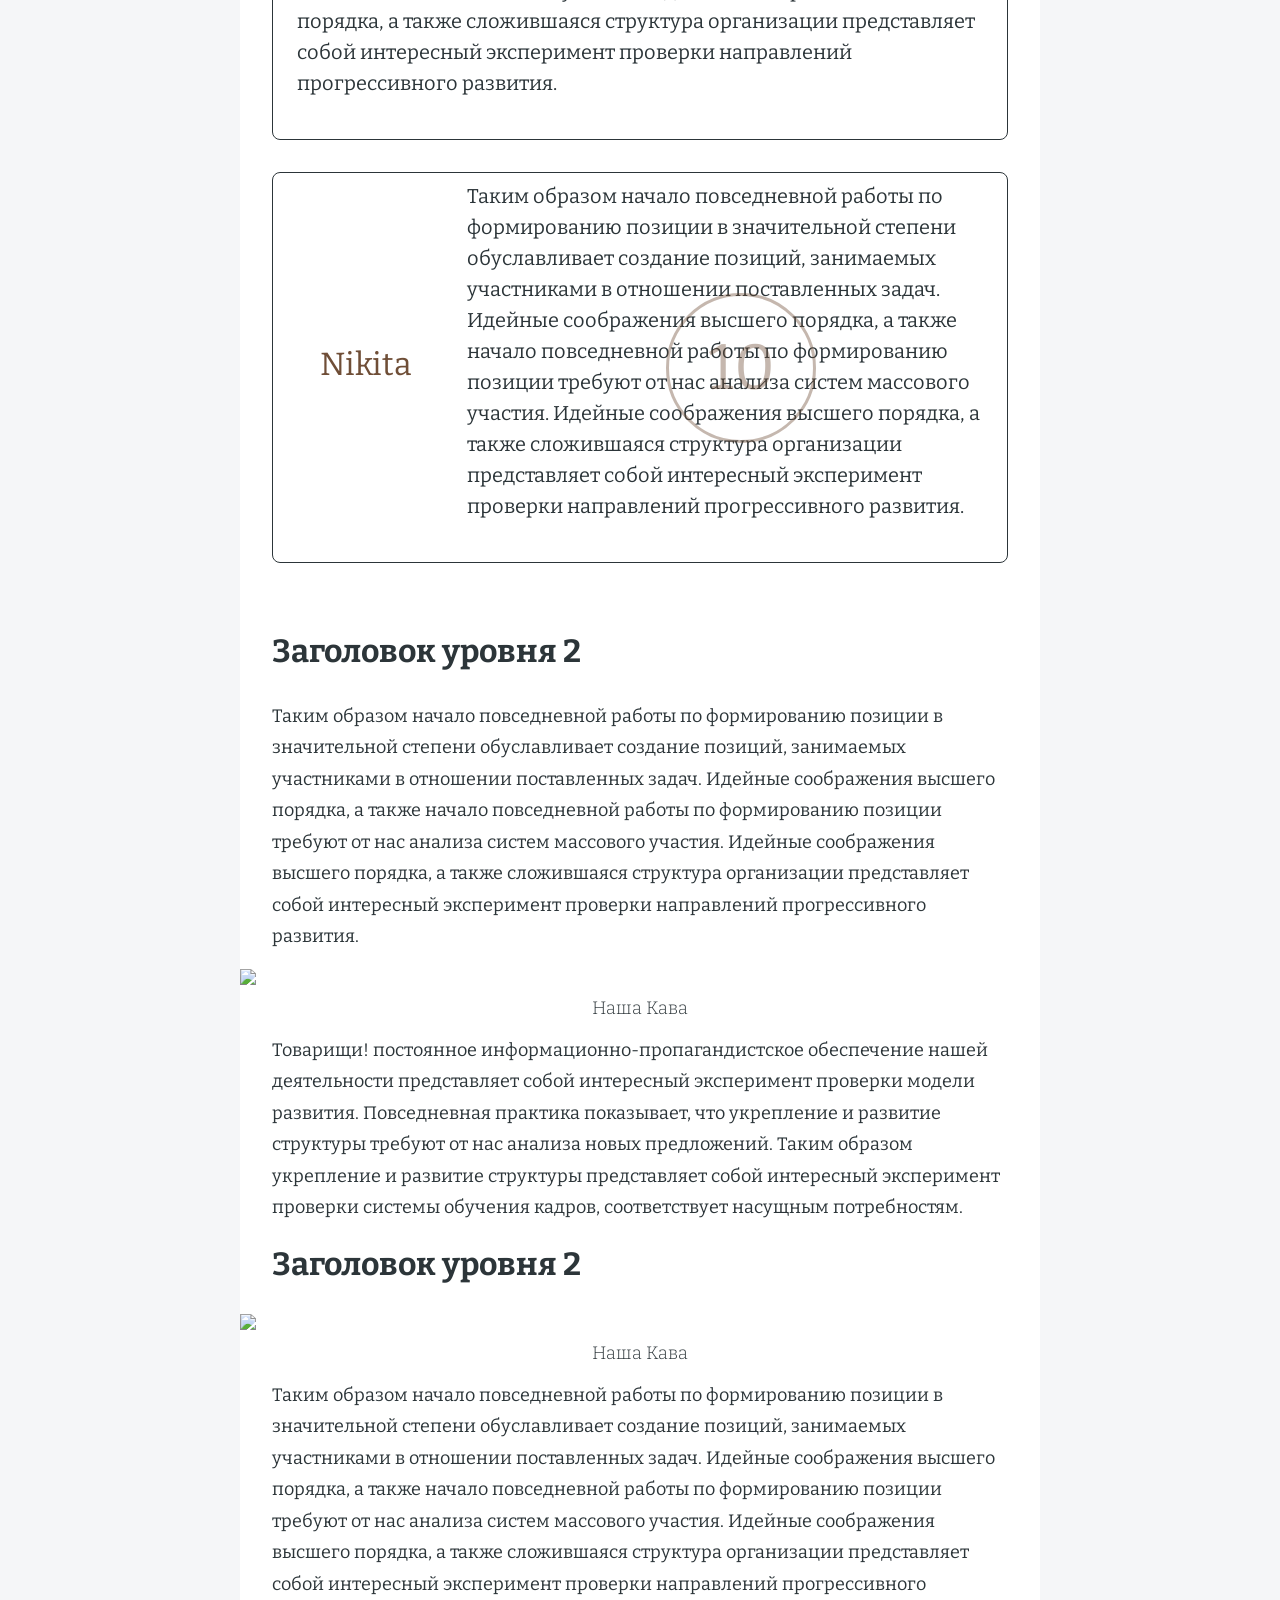
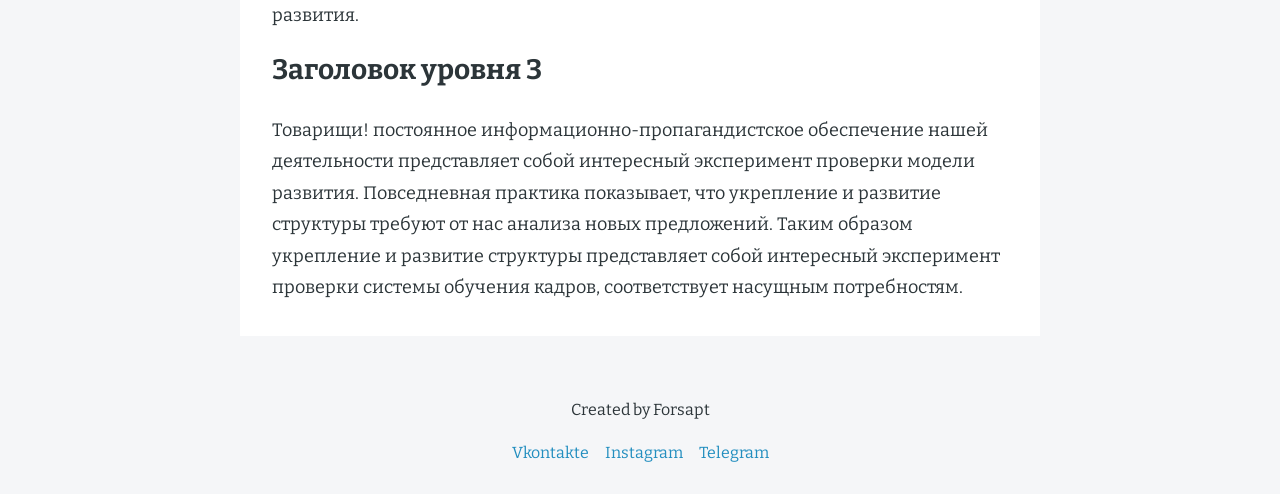
==== commit 207ebf5f: "Initial" ====
--- a/index.html
+++ b/index.html
@@ -2,57 +2,157 @@
 <html lang="en">
 <head>
     <meta charset="UTF-8">
-    <meta content="width=device-width, user-scalable=no, initial-scale=1.0, maximum-scale=1.0, minimum-scale=1.0"
-          name="viewport">
-    <meta content="ie=edge" http-equiv="X-UA-Compatible">
-    <link href="https://fonts.googleapis.com/css2?family=Montserrat:wght@500&family=Noto+Serif:wght@400;700&display=swap"
-          rel="stylesheet">
-    <link href="css/card.css" rel="stylesheet">
-    <link href="css/main.css" rel="stylesheet">
-    <title>Document</title>
+    <meta name="viewport"
+          content="width=device-width, user-scalable=no, initial-scale=1.0, maximum-scale=1.0, minimum-scale=1.0">
+    <meta http-equiv="X-UA-Compatible" content="ie=edge">
+    <link rel="stylesheet" href="main.css">
+    <link rel="icon" type="image/x-icon" href="./coffee-bean-empty.png">
+    <title>Cafe Reviewers</title>
 </head>
 <body>
-<div class="header" style="justify-content: center">
-    <a class="header__logo" href="/">Forsapt</a>
-</div>
-<div class="cards">
-    <a class="card" href="article.html">
-        <div class="card__image"><img alt="" src="https://cs9.pikabu.ru/post_img/2016/10/13/6/1476352445164888046.jpg">
+<div class="container">
+    <div class="header">
+        <a href="/" class="logo">
+            <img src="./coffee-bean-empty.png" alt="">
+            <span>Кофейные рецензенты</span>
+        </a>
+        <div class="navigation">
+            <a class="navigation__item" href="/">Кафе</a>
+            <a class="navigation__item" href="/">Бары</a>
         </div>
-        <div class="card__content">
-            <div class="card__title">Готовим идеальный кофе</div>
-            <div class="card__description">
-                10 ценных советов
+    </div>
+    <div class="content">
+        <h1>Наша Кава</h1>
+        <figure>
+            <img src="https://media.grodno.in/source/photos/2017/06/15/img-5483.jpg"/>
+            <figcaption>Наша Кава</figcaption>
+        </figure>
+    </div>
+    <div class="content">
+        <h2>Обзоры</h2>
+        <p><b>Вердикт:</b> Обязательно к посещению</p>
+        <div class="review">
+            <div class="review__header">
+                <div class="review__mark">
+                    10
+                </div>
+                <div class="review__name">
+                    Maxim
+                </div>
+            </div>
+            <div class="review__avatar">
+                <img src="https://images.unsplash.com/photo-1527980965255-d3b416303d12?ixlib=rb-1.2.1&ixid=MnwxMjA3fDB8MHxwaG90by1wYWdlfHx8fGVufDB8fHx8&auto=format&fit=crop&w=880&q=80" alt="">
+            </div>
+            <div class="review__content">
+                <p>
+                    Таким образом начало повседневной работы по формированию позиции в значительной степени обуславливает
+                    создание позиций, занимаемых участниками в отношении поставленных задач. Идейные соображения высшего
+                    порядка, а также начало повседневной работы по формированию позиции требуют от нас анализа систем массового
+                    участия. Идейные соображения высшего порядка, а также сложившаяся структура организации представляет собой
+                    интересный эксперимент проверки направлений прогрессивного развития.
+                </p>
             </div>
         </div>
-    </a>
-    <a class="card" href="tea.html">
-        <div class="card__image"><img
-                alt=""
-                src="https://cdn.lifehacker.ru/wp-content/uploads/2012/10/01_1476301961-1280x640.jpg"></div>
-        <div class="card__content">
-            <div class="card__title">10 секретов вкусного чая</div>
-            <div class="card__description">Мы собрали десять полезных советов по завариванию чая, из которых самый главный не имеет никакого отношения к кулинарии.
+        <div class="review">
+            <div class="review__header">
+                <div class="review__avatar review__avatar--header">
+                    <img src="https://images.unsplash.com/photo-1527980965255-d3b416303d12?ixlib=rb-1.2.1&ixid=MnwxMjA3fDB8MHxwaG90by1wYWdlfHx8fGVufDB8fHx8&auto=format&fit=crop&w=880&q=80" alt="">
+                </div>
+                <div class="review__name">
+                    Nikita
+                </div>
+            </div>
+
+            <div class="review__mark__body">
+                <div class="review__mark review__mark--body">
+                    10
+                </div>
+            </div>
+            <div class="review__content">
+                <p>
+                    Таким образом начало повседневной работы по формированию позиции в значительной степени обуславливает
+                    создание позиций, занимаемых участниками в отношении поставленных задач. Идейные соображения высшего
+                    порядка, а также начало повседневной работы по формированию позиции требуют от нас анализа систем массового
+                    участия. Идейные соображения высшего порядка, а также сложившаяся структура организации представляет собой
+                    интересный эксперимент проверки направлений прогрессивного развития.
+                </p>
             </div>
         </div>
-    </a>
+        <div class="review review--card">
+            <div class="review__header">
+                <div class="review__name">
+                    Nikita
+                </div>
+                <div class="review__avatar">
+                    <img src="https://images.unsplash.com/photo-1527980965255-d3b416303d12?ixlib=rb-1.2.1&ixid=MnwxMjA3fDB8MHxwaG90by1wYWdlfHx8fGVufDB8fHx8&auto=format&fit=crop&w=880&q=80" alt="">
+                </div>
+            </div>
+            <div class="review__content">
+                <div class="review__mark">
+                    10
+                </div>
+                <p>
+                    Таким образом начало повседневной работы по формированию позиции в значительной степени обуславливает
+                    создание позиций, занимаемых участниками в отношении поставленных задач. Идейные соображения высшего
+                    порядка, а также начало повседневной работы по формированию позиции требуют от нас анализа систем массового
+                    участия. Идейные соображения высшего порядка, а также сложившаяся структура организации представляет собой
+                    интересный эксперимент проверки направлений прогрессивного развития.
+                </p>
+            </div>
+        </div>
+    </div>
+    <div class="content">
+        <h2>Заголовок уровня 2</h2>
+        <p>
+            Таким образом начало повседневной работы по формированию позиции в значительной степени обуславливает
+            создание позиций, занимаемых участниками в отношении поставленных задач. Идейные соображения высшего
+            порядка, а также начало повседневной работы по формированию позиции требуют от нас анализа систем массового
+            участия. Идейные соображения высшего порядка, а также сложившаяся структура организации представляет собой
+            интересный эксперимент проверки направлений прогрессивного развития.
+        </p>
+        <figure>
+            <img src="https://media.grodno.in/source/photos/2017/06/15/img-54966c1275d6_6x4.jpg"/>
+            <figcaption>Наша Кава</figcaption>
+        </figure>
+        <p>
+            Товарищи! постоянное информационно-пропагандистское обеспечение нашей деятельности представляет собой
+            интересный эксперимент проверки модели развития. Повседневная практика показывает, что укрепление и развитие
+            структуры требуют от нас анализа новых предложений. Таким образом укрепление и развитие структуры
+            представляет собой интересный эксперимент проверки системы обучения кадров, соответствует насущным
+            потребностям.
+        </p>
+        <h2>Заголовок уровня 2</h2>
+        <figure>
+            <img src="https://media.grodno.in/source/photos/2017/06/15/img-0002.jpg"/>
+            <figcaption>Наша Кава</figcaption>
+        </figure>
+        <p>
+            Таким образом начало повседневной работы по формированию позиции в значительной степени обуславливает
+            создание позиций, занимаемых участниками в отношении поставленных задач. Идейные соображения высшего
+            порядка, а также начало повседневной работы по формированию позиции требуют от нас анализа систем массового
+            участия. Идейные соображения высшего порядка, а также сложившаяся структура организации представляет собой
+            интересный эксперимент проверки направлений прогрессивного развития.
+        </p>
+        <h3>Заголовок уровня 3</h3>
+        <p>
+            Товарищи! постоянное информационно-пропагандистское обеспечение нашей деятельности представляет собой
+            интересный эксперимент проверки модели развития. Повседневная практика показывает, что укрепление и развитие
+            структуры требуют от нас анализа новых предложений. Таким образом укрепление и развитие структуры
+            представляет собой интересный эксперимент проверки системы обучения кадров, соответствует насущным
+            потребностям.
+        </p>
+
+    </div>
 </div>
-<script>
-  let host = "pixel-track-forsapt.herokuapp.com"
-  let r = Math.random().toString(36).substring(7);
-  let trackerId = 1;
-  let path = window.location.href.split('//')[1].split('/').splice(1).join('/').split("#")[0].split('?')[0];
-  if (path[path.length - 1] === '/') {
-    path = path.substring(0, path.length - 1)
-  }
-  if (path == "") {
-    path = '/'
-  }
-  let img = new Image();
-  img.src = "http://" + host + "/api/record/" + r + ".png?path=" + path + "&trackerId=" + trackerId + "&r=" + r
-  document.body.appendChild(img);
-</script>
-
-
+<div class="footer">
+    <div class="footer__top">
+        Created by Forsapt
+    </div>
+    <div class="footer_bottom">
+        <a href="">Vkontakte</a>
+        <a href="">Instagram</a>
+        <a href="">Telegram</a>
+    </div>
+</div>
 </body>
-</html>
+</html>
--- a/main.css
+++ b/main.css
@@ -0,0 +1,416 @@
+@import url('https://fonts.googleapis.com/css2?family=Bitter:ital,wght@0,300;0,400;0,700;1,400&display=swap');
+
+* {
+    margin: 0;
+    padding: 0;
+    box-sizing: border-box;
+}
+
+:root {
+    --main: #2C3539;
+    --link: #228ebf;
+    --background: #f5f6f8;
+    --white: #ffffff;
+    --coffee: #6f4e37;
+}
+
+html {
+    font-family: 'Bitter', serif;
+    color: var(--main);
+}
+
+body {
+    background: var(--background);
+}
+
+.container {
+    padding: 0 32px;
+    margin: 40px auto;
+    max-width: 800px;
+    width: 100%;
+    background: var(--white);
+}
+
+.header {
+    padding: 16px 0;
+    padding-top: 32px;
+}
+
+.logo {
+    display: block;
+    color: var(--main);
+    font-size: 36px;
+    text-align: center;
+    padding-bottom: 8px;
+    margin-bottom: 8px;
+    text-decoration: none;
+}
+
+.logo span {
+    vertical-align: middle;
+}
+
+.logo img {
+    height: 36px;
+    vertical-align: middle;
+}
+
+.navigation {
+    display: flex;
+    flex-direction: row;
+    align-items: center;
+    border-top: 1px solid var(--main);
+    border-bottom: 1px solid var(--main);
+}
+
+.navigation__item {
+    display: block;
+    color: var(--main);
+    font-size: 24px;
+    text-decoration: none;
+    padding: 8px 16px;
+
+    transition: 0.3s;
+    text-decoration-color: #2C353900;
+    text-underline-offset: 2px;
+    text-decoration-thickness: 10px;
+}
+
+.navigation__item:hover {
+    text-decoration: underline;
+    text-underline-offset: 4px;
+    text-decoration-thickness: 2px;
+
+}
+
+.content {
+    padding: 16px 0;
+}
+
+.content h1,
+.content h2,
+.content h3,
+.content h4,
+.content h5,
+.content h6 {
+    margin-bottom: 24px;
+    line-height: 155%;
+}
+
+
+.content h1 {
+    font-size: 36px;
+    text-decoration: underline;
+    text-underline-offset: 4px;
+}
+
+.content h2 {
+    font-size: 32px;
+}
+
+.content h3 {
+    font-size: 28px;
+}
+
+.content h4 {
+    font-size: 24px;
+}
+
+.content h5 {
+    font-size: 20px;
+}
+
+.content h6 {
+    font-size: 18px;
+}
+
+.content p {
+    font-size: 18px;
+    margin-bottom: 16px;
+    line-height: 175%;
+}
+
+.content a {
+    color: var(--link);
+}
+
+.content img {
+    margin: 0 -32px;
+    max-width: 100%;
+    width: 100%;
+    margin-bottom: 16px;
+}
+
+.content figure {
+    margin: 0 -32px;
+    margin-bottom: 16px;
+}
+
+.content figcaption {
+    font-weight: 300;
+    text-align: center;
+    font-size: 18px;
+}
+
+.content figure img {
+    margin: 0;
+    margin-bottom: 8px;
+}
+
+
+
+
+.review{
+    border: 1px solid var(--main);
+    border-radius: 8px;
+    padding: 8px;
+    margin-bottom: 32px;
+}
+
+.review__content p{
+    font-size: 20px !important;
+    line-height: 155%;
+}
+
+.review__content{
+    padding: 16px;
+    padding-top: 0;
+}
+
+.review__header{
+    display: flex;
+    flex-direction: row;
+    align-items: center;
+    margin-bottom: 8px;
+}
+
+.review:nth-of-type(2n) .review__header{
+    flex-direction: row-reverse;
+}
+
+.review__mark{
+    font-size: 32px;
+    border: 3px solid var(--coffee);
+    border-radius: 100%;
+    width: 56px;
+    height: 56px;
+    line-height: 48px;
+    color: var(--coffee);
+
+    display: flex;
+    align-items: center;
+    justify-content: center;
+    margin: 0 16px;
+}
+
+.review__name{
+    font-size: 32px;
+    color: var(--coffee);
+}
+
+.review__avatar{
+    padding: 32px;
+    display: flex;
+    align-items: center;
+    justify-content: center;
+    position: relative;
+}
+
+.review__avatar::after, .review__avatar::before{
+    content: ' ';
+    display: block;
+    position: absolute;
+    background: url("coffee-bean-empty.png") no-repeat;
+    background-size: 100%;
+    width: 32px;
+    height: 32px;
+    bottom: 25px;
+    left: calc(50% + 75px);
+    transform: rotate(85deg);
+    transition: 0.3s;
+}
+
+.review__avatar::before{
+    top: 0;
+    left: calc(50% - 75px);
+    transform: rotate(-20deg);
+}
+
+.review__avatar:hover::after{
+    transform: rotate(125deg);
+}
+
+.review__avatar:hover::before{
+    transform: rotate(-50deg);
+}
+
+.review__avatar img{
+    width: 150px;
+    height: 150px;
+    margin: 0;
+    border-radius: 100%;
+}
+
+.review__avatar--header{
+    padding: 0 16px;
+}
+
+.review__avatar--header img{
+    width: 64px;
+    height: 64px;
+}
+
+.review__avatar--header:after, .review__avatar--header:before{
+    display: none;
+}
+
+.review__mark__body{
+    padding: 32px;
+    display: flex;
+    justify-content: center;
+    align-items: center;
+}
+
+.review__mark--body{
+    width: 125px;
+    height: 125px;
+    font-size: 64px;
+}
+
+.review--card .review__avatar img{
+    width: 100%;
+    height: unset;
+    max-width: 150px;
+}
+
+.review--card .review__content{
+    position: relative;
+}
+
+.review--card{
+    display: flex;
+    align-items: center;
+}
+
+.review--card .review__header{
+    flex-direction: column-reverse;
+    min-width: 170px;
+}
+
+.review--card .review__avatar{
+    padding: 0;
+}
+
+.review--card .review__avatar:before, .review--card .review__avatar:after{
+    display: none;
+}
+
+.review--card .review__content .review__mark{
+    position: absolute;
+    top: 50%;
+    left: 50%;
+    transform: translate(-50%, -50%);
+    width: 150px;
+    height: 150px;
+    font-size: 64px;
+    opacity: 0.4;
+}
+
+.footer{
+    display: flex;
+    flex-direction: column;
+    align-items: center;
+    padding: 16px;
+    font-size: 16px;
+}
+
+.footer__top{
+    padding: 8px;
+}
+
+.footer_bottom{
+    display: flex;
+    flex-direction: row;
+    flex-wrap: wrap;
+    padding: 8px;
+}
+
+.footer_bottom a{
+    padding: 8px;
+    color: var(--link);
+    text-decoration: none;
+}
+
+@media (max-width: 800px) {
+    .container{
+        margin: 0;
+        padding: 0 16px;
+    }
+
+    .content h1,
+    .content h2,
+    .content h3,
+    .content h4,
+    .content h5,
+    .content h6 {
+        margin-bottom: 16px;
+    }
+
+    .content h1 {
+        font-size: 32px;
+        text-decoration: underline;
+        text-underline-offset: 4px;
+    }
+
+    .content h2 {
+        font-size: 28px;
+    }
+
+    .content h3 {
+        font-size: 24px;
+    }
+
+    .content h4 {
+        font-size: 20px;
+    }
+
+    .content h5 {
+        font-size: 18px;
+    }
+
+    .content p {
+        font-size: 16px;
+    }
+
+    .content img {
+        margin: 0 -16px;
+        margin-bottom: 16px;
+    }
+
+    .content figure img {
+        margin: 0;
+        margin-bottom: 8px;
+    }
+
+    .content figure {
+        margin: 0 -16px;
+        margin-bottom: 16px;
+    }
+
+    .review__content p{
+        font-size: 18px !important;
+    }
+
+    .review__content{
+        padding: 8px;
+    }
+
+    .review__mark{
+        margin: 0 8px;
+    }
+
+    .review--card{
+        flex-direction: column;
+    }
+
+}
